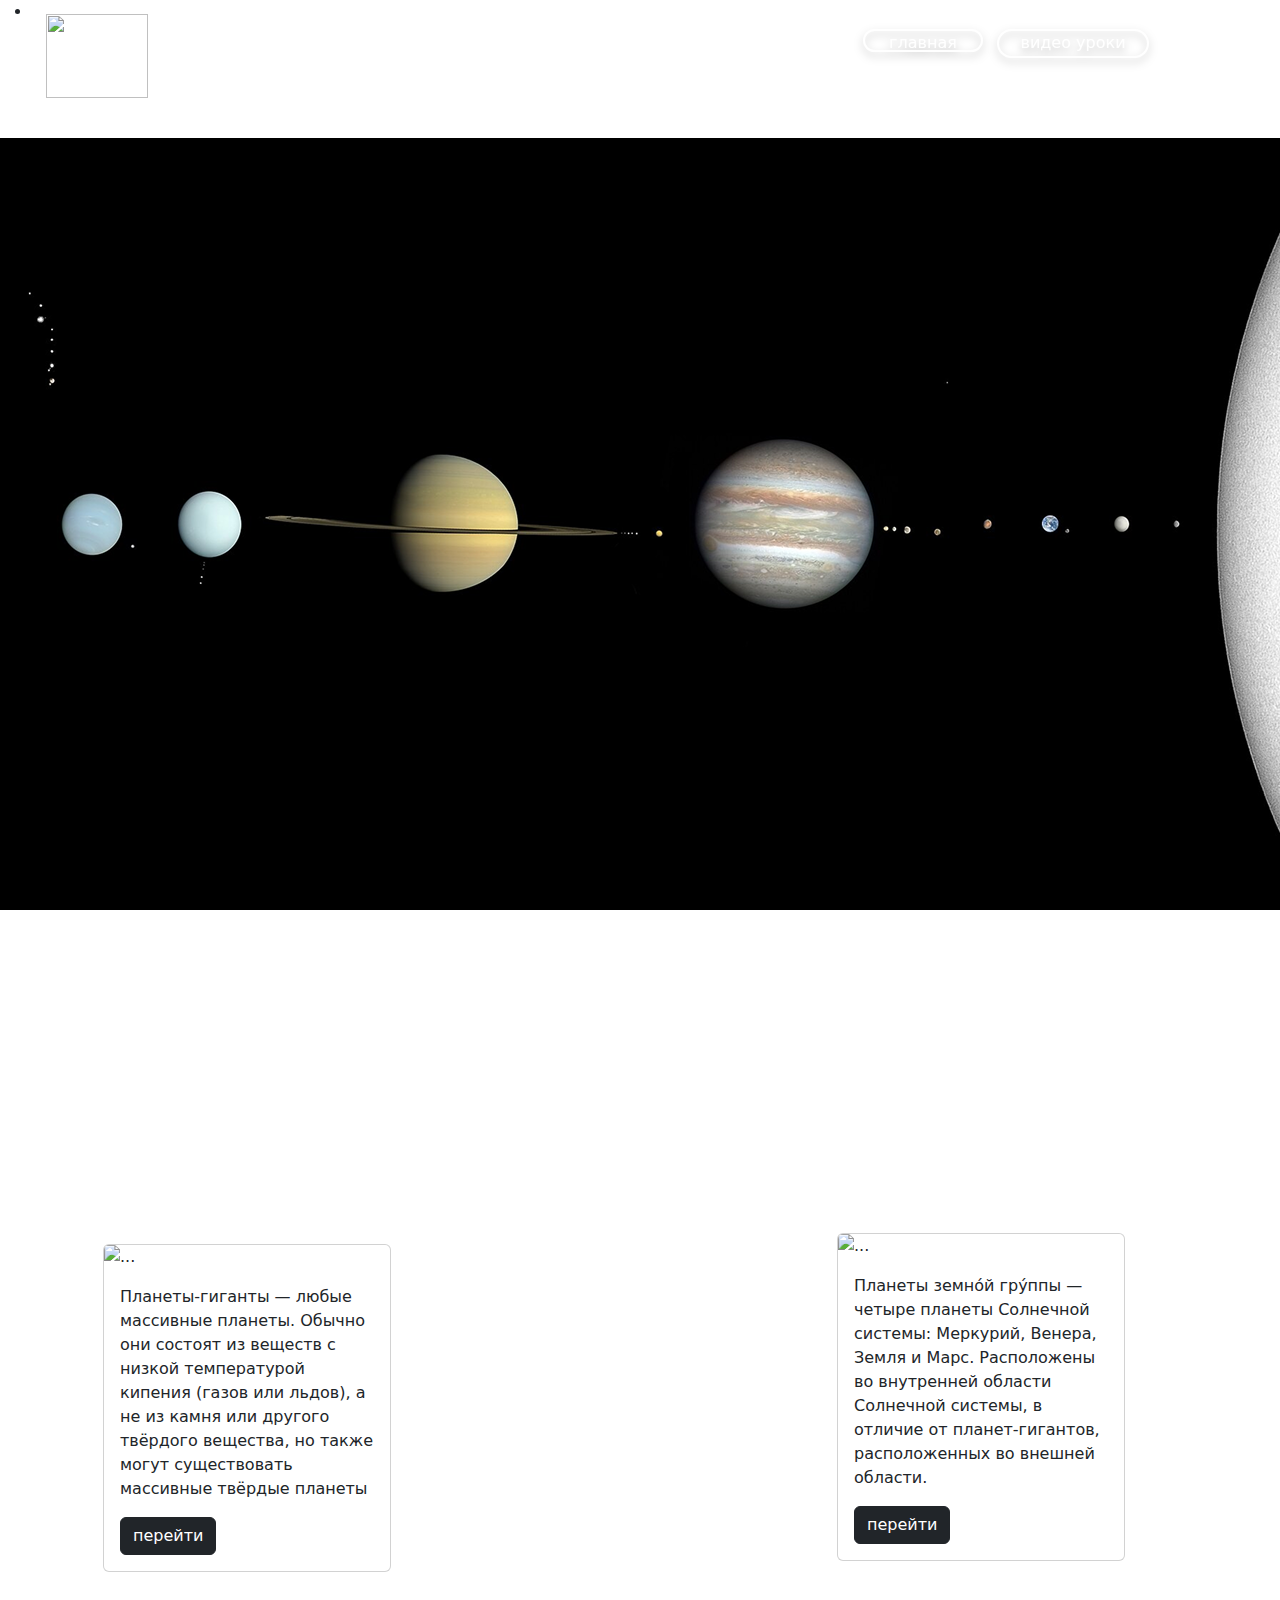
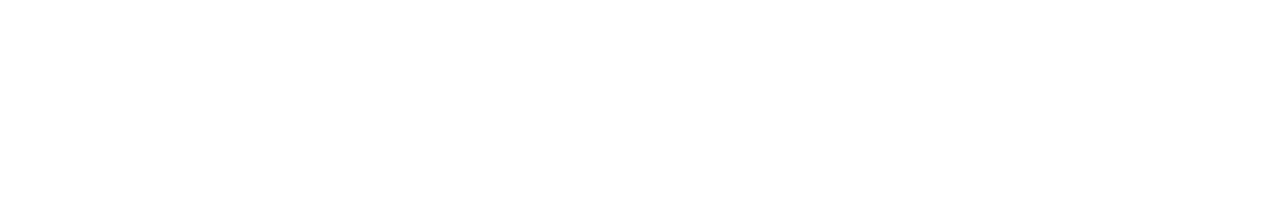
==== с чнго начинать.html @ f672dd31 "Add files via upload" ====
<!doctype html>
<html lang="en">
  <head>
    <meta charset="utf-8">
    <meta name="viewport" content="width=device-width, initial-scale=1">
    <title>Bootstrap demo</title>

    <link href="https://cdn.jsdelivr.net/npm/bootstrap@5.3.3/dist/css/bootstrap.min.css" rel="stylesheet" integrity="sha384-QWTKZyjpPEjISv5WaRU9OFeRpok6YctnYmDr5pNlyT2bRjXh0JMhjY6hW+ALEwIH" crossorigin="anonymous">
    <link rel ="stylesheet" href="ыыы.css">
  </head>
  <body>
  
    <ul>
      <li>
    <a class="FWSEE" href="../ГЛАВНЫЙ/sosal.html">главная</a>
    <a class="DQEQ" href="https://youtube.com/shorts/wcHvrbFqook?si=RCLJRl0ckeF3rdIT">видео уроки</a>
    </li>
  </ul>
  <div>
    <div class="rwe"></div>
    <img class="rwdws" src="image 1.png">
   
  <div class="dwd2qw"></div>
  <h1 class="adfw">Солнечная система</h1>
  <div class="ioe23">
  <p> планетная система, включающая в себя центральную звезду Солнце и все естественные космические объекты на гелиоцентрических орбитах.</p>
  <p> Она сформировалась путё  гравитационного сжатия газопылевого облака примерно 4,57 млрд лет назад</p>
  <p> ближайшие к Солнцу планеты, называемые планетами земной группы. Четыре более удалённые от Солнца планеты, называемые планетами-гигантами, намного более массивны, чем планеты земной группы.</p>
  <p> Класс «ледяных гигантов» Шесть планет из восьми и четыре карликовые планеты имеют естественные спутники.</p>
</div>
</div>
<div>
  <div>
    <h1 class="aFDW">С ЧЕГО ВЫ ГОТИТЕ НАЧАТЬ?</h1>
    <div class="CSDQA"></div>
  </div>
  <div class="FEWQD"> 
    <div class="card" style="width: 18rem;">
      <img src="планеты гиганты.jpg" class="card-img-top" alt="...">
      <div class="card-body">
        <p class="card-text">Планеты-гиганты — любые массивные планеты. Обычно они состоят из веществ с низкой температурой кипения (газов или льдов), а не из камня или другого твёрдого вещества, но также могут существовать массивные твёрдые планеты</p>
        <a href="../Планеты-гиганты/выбор.html" type="button" class="btn btn-dark">перейти</a>
      </div>
    </div>
</div>
<div class="sqw">
  <div class="card" style="width: 18rem;">
    <img src="земной планеты.png" class="card-img-top" alt="...">
    <div class="card-body">
      <p class="card-text">Планеты земно́й гру́ппы — четыре планеты Солнечной системы: Меркурий, Венера, Земля и Марс. Расположены во внутренней области Солнечной системы, в отличие от планет-гигантов, расположенных во внешней области.</p>
      <a href="../Планеты земной группы/выбор.html" type="button" class="btn btn-dark">перейти</a>
    </div>
  </div>
</div>
    <div class="dasq">
  <div class="card" style="width: 18rem;">
    <img src="транснептуновых обьектов.png" class="card-img-top" alt="...">
    <div class="card-body">
      <p class="card-text">Транснепту́новый объе́кт — небесное тело Солнечной системы, которое обращается по орбите вокруг Солнца и у которого среднее расстояние до Солнца больше, чем у Нептуна Транснептуновые объекты образуют пояс Койпера, рассеянный диск и облако Оорта</p>
      <a href="../Транснептуновый объект/ошибка.html" type="button" class="btn btn-dark">перейти</a>
    </div>
</div>
    </div>
    <img class="jkjo9" src="../ффф/kjuj.png">
    
    <script src="https://cdn.jsdelivr.net/npm/bootstrap@5.3.3/dist/js/bootstrap.bundle.min.js" integrity="sha384-YvpcrYf0tY3lHB60NNkmXc5s9fDVZLESaAA55NDzOxhy9GkcIdslK1eN7N6jIeHz" crossorigin="anonymous"></script>
  </body>
</html>
---- ыыы.css ----
body{
    background: url("../фото/фон-1.jpg");

 }


.cfaqs{
 /* Rectangle 4 */

position: absolute;
width: 2113px;
height: 4px;
left: 0px;
top: 117px;

background: #FFFFFF;
transform: matrix(1, 0, 0, -1, 0, 0);



}
.GEQWD{
    /* Ellipse 1 */

box-sizing: border-box;

position: absolute;
width: 496.1px;
height: 474.42px;
left: 103px;
top: 323px;

background: #D9D9D9;
border: 4px solid #000000; 
} 

.DQEQ{

position: absolute;
width: 152px;
height: 29px;
left: 997px;
top: 29px;

}

.DQWRER{
    /* Group 3 */

position: absolute;
width: 136px;
height: 29px;
left: 1190px;
top: 29px;


}
.FWSEE{
  /* Group 4 */

position: absolute;
width: 100px;
height: 23px;
left: 863px;
top: 29px;
}

ul a{
      /* Frame 5 */

box-sizing: border-box;

/* Auto layout */
display: flex;
flex-direction: column;
align-items: center;
padding: 0px;
gap: 10px;

width: 126px;
min-width: 120px;
height: 46px;

border: 2px solid #FFFFFF;
filter: drop-shadow(0px 4px 4px rgba(0, 0, 0, 0.25));
border-radius: 20px;

/* Inside auto layout */
flex: none;
order: 0;
flex-grow: 0;

        text-decoration: none;
        color: rgb(255, 255, 255);

     }
.dwd2qw{
    /* Rectangle 5 */

position: absolute;
width: 741px;
height: 772px;
left: 1372px;
top: 138px;

background: #ECECEC;
}
.rwdws{
    /* Group 15 */

position: absolute;
width: 1372px;
height: 772px;
left: 0px;
top: 138px;


}

.rwe{
 /* Rectangle 3 */

position: absolute;
width: 2113px;
height: 2.22px;
left: 0px;
top: 83.22px;

background: #FFFFFF;
transform: matrix(1, 0, 0, -1, 0, 0);




}


.adfw{
/* Солнечная система */

position: absolute;
width: 629px;
height: 77px;
left: 1405px;
top: 199px;

font-family: 'Inter';
font-style: normal;
font-weight: 400;
font-size: 64px;
line-height: 77px;

color: #000000;
}

.ioe23{
    /*  планетная система, включающая в себя центральную звезду Солнце и все естественные космические объекты на гелиоцентрических орбитах. Она сформировалась путём гравитационного сжатия газопылевого облака примерно 4,57 млрд лет назад */

position: absolute;
width: 515px;
height: 293px;
left: 1422px;
top: 311px;

font-family: 'Inter';
font-style: normal;
font-weight: 400;
font-size: 24px;
line-height: 29px;

color: #000000;


}

.aFDW{
    /* С ЧЕГО ВЫ ГОТИТЕ НАЧАТЬ? */

position: absolute;
width: 519px;
height: 44px;
left: 797px;
top: 1003px;

font-family: 'Inter';
font-style: normal;
font-weight: 400;
font-size: 36px;
line-height: 44px;
/* identical to box height */

color: #FFFFFF;


}

.CSDQA{
    /* Rectangle 4 */

position: absolute;
width: 2113px;
height: 4px;
left: 0px;
top: 1142px;

background: #FFFFFF;
transform: matrix(1, 0, 0, -1, 0, 0);

}

.FEWQD{
    /* Group 10 */

position: absolute;
width: 496.1px;
height: 575px;
left: 103px;
top: 1244px;

}
.sqw{
    /* Group 12 */

position: absolute;
width: 496.1px;
height: 575px;
left: 837px;
top: 1233px;


}

.dasq{
 /* Group 10 */

position: absolute;
width: 496.1px;
height: 575px;
left: 1514.9px;
top: 1244px;

}
.yhjf{
/* Frame 3 */

/* Auto layout */
display: flex;
flex-direction: column;
justify-content: space-between;
align-items: center;
padding: 0px;
gap: 10px;

position: absolute;
width: 1630px;
height: 527px;
left: calc(50% - 1630px/2 - 0.5px);
top: calc(50% - 527px/2 - 7px);



}
.feadx{
    /* Group 10 */

position: absolute;
width: 431px;
height: 555px;
left: 829px;
top: 204px;


}

.uih7{
 /* Rectangle 1 */

position: absolute;
width: 2113px;
height: 1px;
left: 0px;
top: 123px;

background: #FFFFFF;
transform: matrix(1, 0, 0, -1, 0, 0);


}
.jkjo9{
    /* kjuj 1 */

position: absolute;
width: 102px;
height: 84px;
left: 46px;
top: 14px;

background: url(kjuj.png);

}
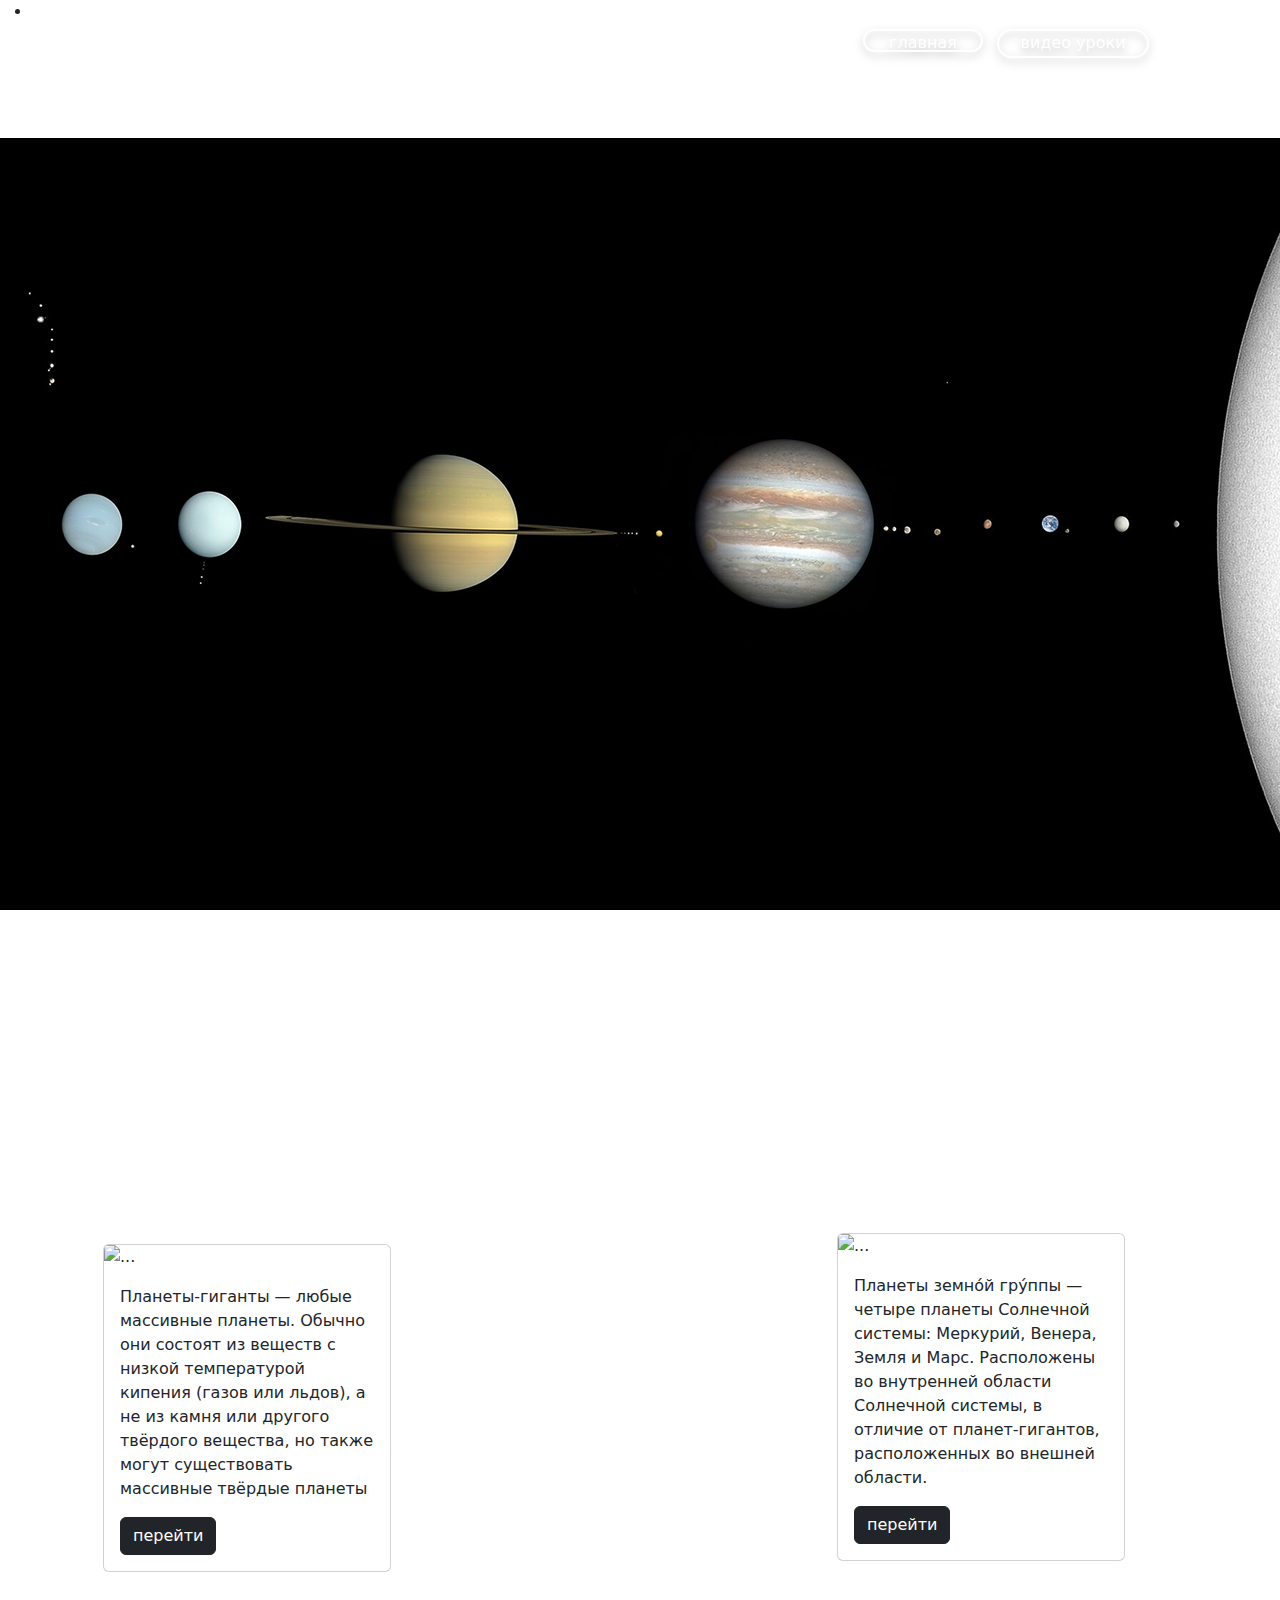
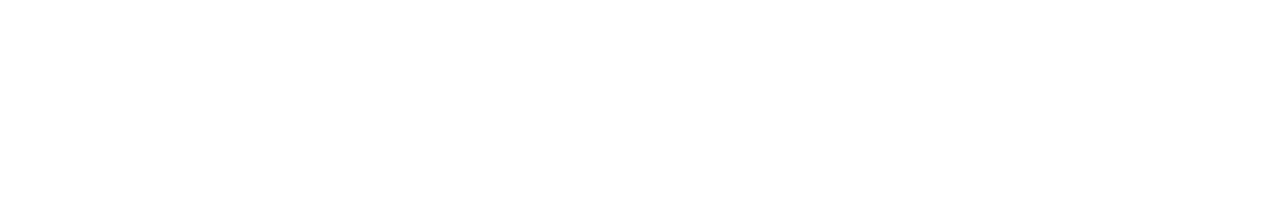
==== commit 979bb0c6: "Update с чнго начинать.html" ====
--- a/с чнго начинать.html
+++ b/с чнго начинать.html
@@ -12,7 +12,7 @@
   
     <ul>
       <li>
-    <a class="FWSEE" href="../ГЛАВНЫЙ/sosal.html">главная</a>
+    <a class="FWSEE" href="/ГЛАВНЫЙ/sosal.html">главная</a>
     <a class="DQEQ" href="https://youtube.com/shorts/wcHvrbFqook?si=RCLJRl0ckeF3rdIT">видео уроки</a>
     </li>
   </ul>
@@ -39,7 +39,7 @@
       <img src="планеты гиганты.jpg" class="card-img-top" alt="...">
       <div class="card-body">
         <p class="card-text">Планеты-гиганты — любые массивные планеты. Обычно они состоят из веществ с низкой температурой кипения (газов или льдов), а не из камня или другого твёрдого вещества, но также могут существовать массивные твёрдые планеты</p>
-        <a href="../Планеты-гиганты/выбор.html" type="button" class="btn btn-dark">перейти</a>
+        <a href="Планеты-гиганты/выбор.html" type="button" class="btn btn-dark">перейти</a>
       </div>
     </div>
 </div>
@@ -48,7 +48,7 @@
     <img src="земной планеты.png" class="card-img-top" alt="...">
     <div class="card-body">
       <p class="card-text">Планеты земно́й гру́ппы — четыре планеты Солнечной системы: Меркурий, Венера, Земля и Марс. Расположены во внутренней области Солнечной системы, в отличие от планет-гигантов, расположенных во внешней области.</p>
-      <a href="../Планеты земной группы/выбор.html" type="button" class="btn btn-dark">перейти</a>
+      <a href="Планеты земной группы/выбор.html" type="button" class="btn btn-dark">перейти</a>
     </div>
   </div>
 </div>
@@ -57,11 +57,11 @@
     <img src="транснептуновых обьектов.png" class="card-img-top" alt="...">
     <div class="card-body">
       <p class="card-text">Транснепту́новый объе́кт — небесное тело Солнечной системы, которое обращается по орбите вокруг Солнца и у которого среднее расстояние до Солнца больше, чем у Нептуна Транснептуновые объекты образуют пояс Койпера, рассеянный диск и облако Оорта</p>
-      <a href="../Транснептуновый объект/ошибка.html" type="button" class="btn btn-dark">перейти</a>
+      <a href="Транснептуновый объект/ошибка.html" type="button" class="btn btn-dark">перейти</a>
     </div>
 </div>
     </div>
-    <img class="jkjo9" src="../ффф/kjuj.png">
+    <img class="jkjo9" src="kjuj.png">
     
     <script src="https://cdn.jsdelivr.net/npm/bootstrap@5.3.3/dist/js/bootstrap.bundle.min.js" integrity="sha384-YvpcrYf0tY3lHB60NNkmXc5s9fDVZLESaAA55NDzOxhy9GkcIdslK1eN7N6jIeHz" crossorigin="anonymous"></script>
   </body>
